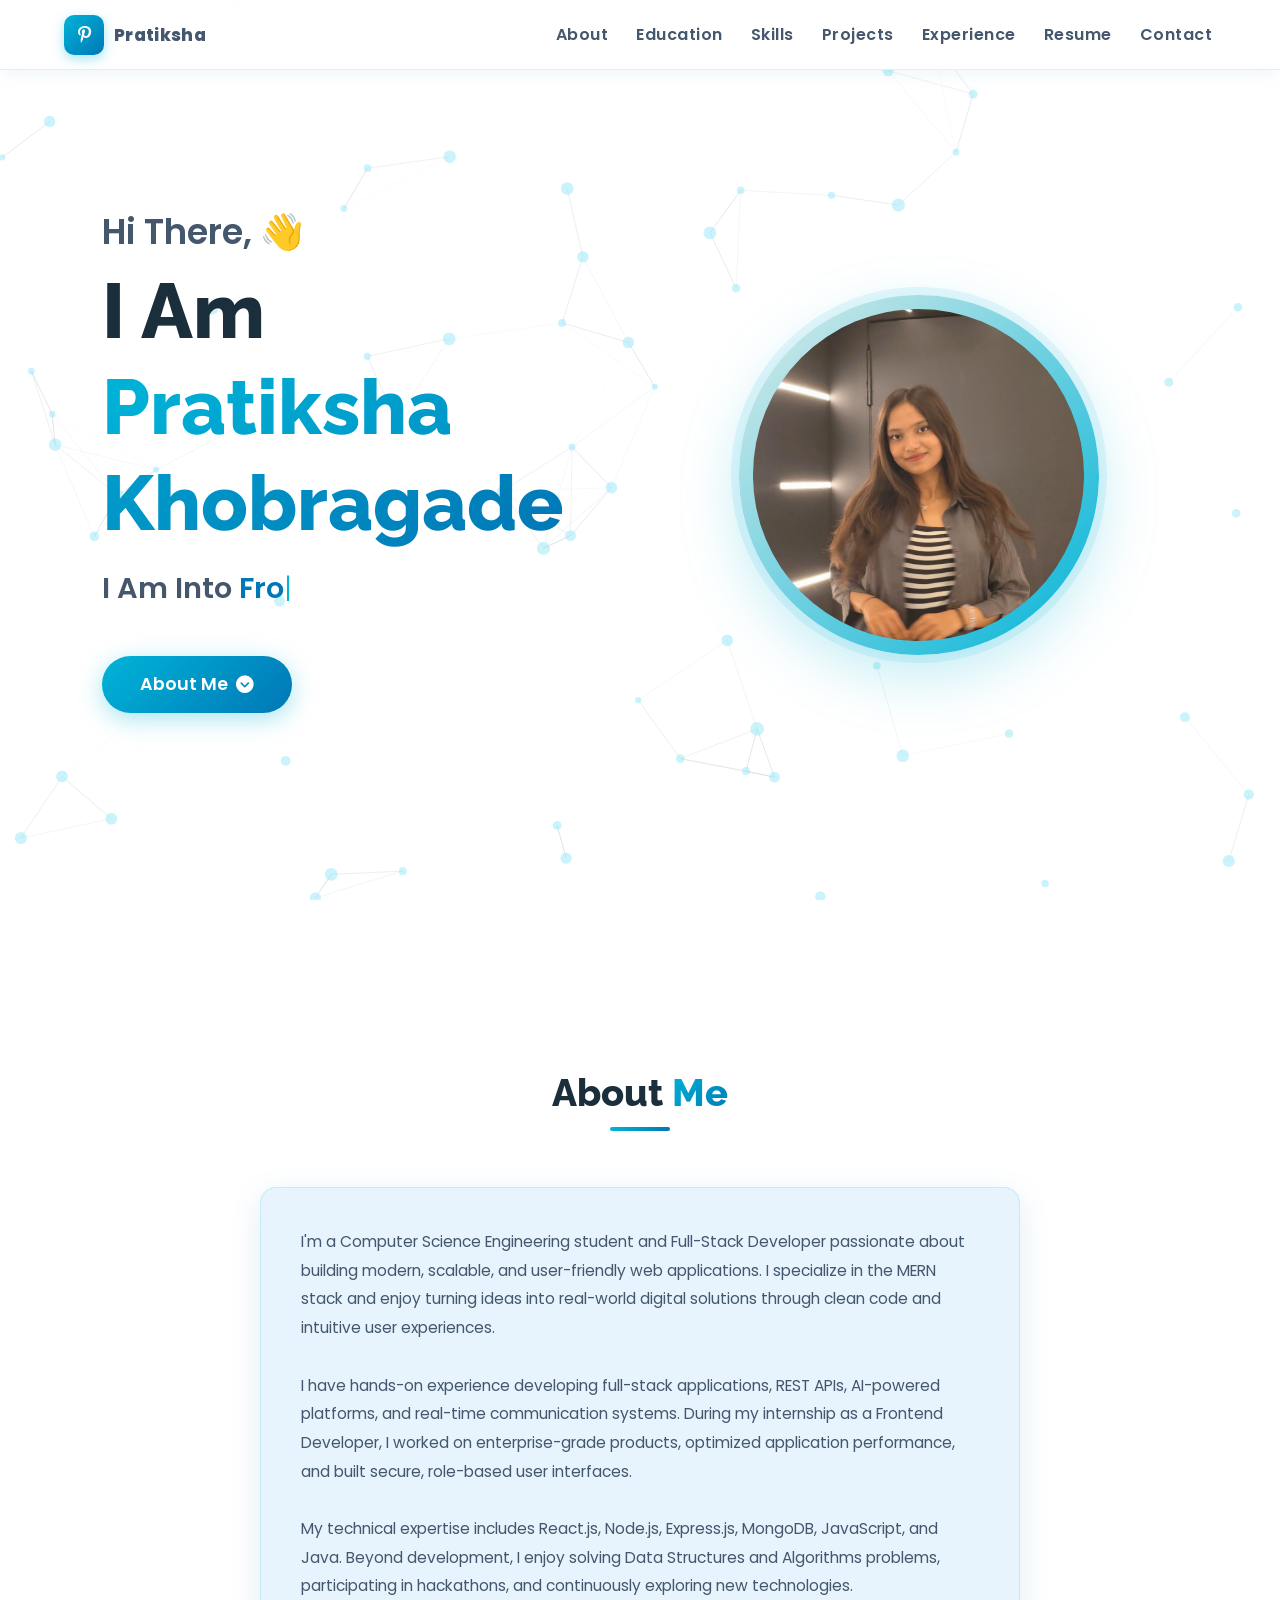
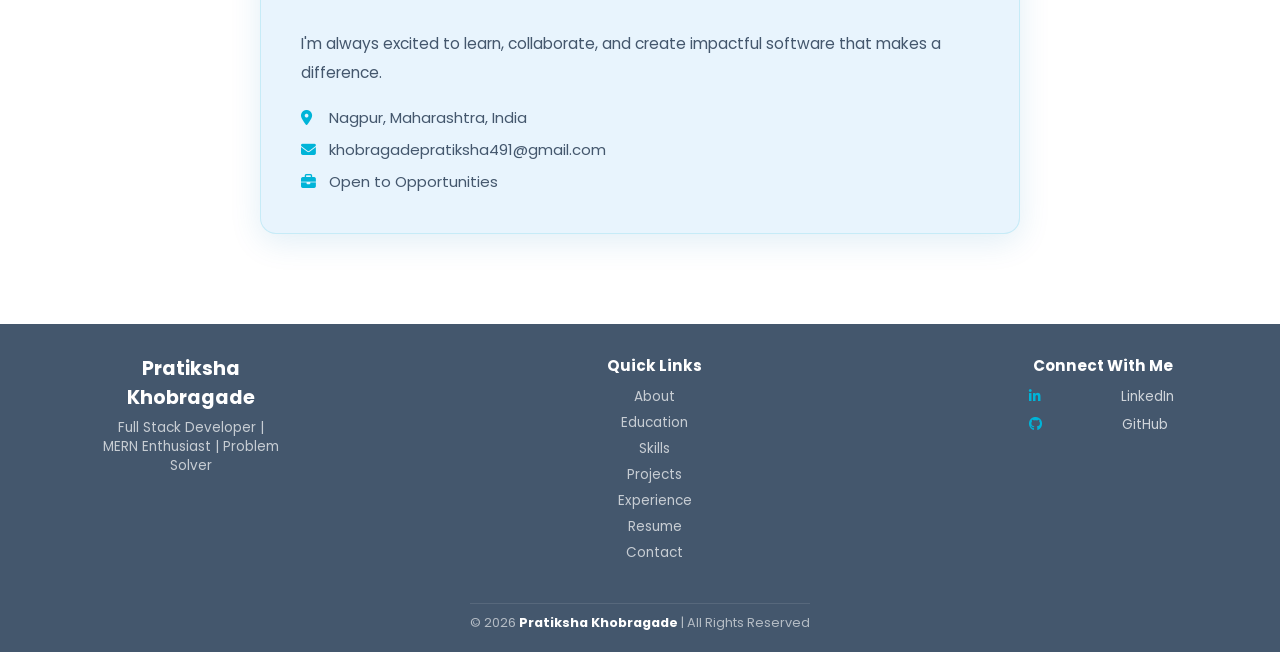
==== index.html @ 066c184f "Initial portfolio upload" ====
<!DOCTYPE html>
<html lang="en">
<head>
  <meta charset="UTF-8" />
  <meta name="viewport" content="width=device-width, initial-scale=1.0"/>
  <title>Pratiksha Khobragade | Portfolio</title>
  <link rel="stylesheet" href="style.css" />
  <!-- Font Awesome -->
  <link rel="stylesheet" href="https://cdnjs.cloudflare.com/ajax/libs/font-awesome/6.5.0/css/all.min.css"/>
  <!-- Google Fonts -->
  <link href="https://fonts.googleapis.com/css2?family=Poppins:wght@300;400;500;600;700;800&family=Raleway:wght@700;800&display=swap" rel="stylesheet"/>
</head>
<body>

  <!-- ========== NAVBAR ========== -->
  <nav class="navbar" id="navbar">
    <div class="nav-brand">
      <span class="nav-logo"><i class="fa-brands fa-pinterest-p"></i></span>
      <span class="nav-name">Pratiksha</span>
    </div>
    <ul class="nav-links" id="navLinks">
      <li><a href="#about" class="nav-link active">About</a></li>
      <a href="education.html" class="nav-link">Education</a>
      <a href="skills.html" class="nav-link">Skills</a>
     <li><a href="projects.html" class="nav-link">Projects</a></li>
     <li><a href="experience.html" class="nav-link">Experience</a></li>
     <li><a href="resume.html" class="nav-link">Resume</a></li>
     <li><a href="contact.html" class="nav-link">Contact</a></li>
    </ul>
    <div class="hamburger" id="hamburger">
      <span></span><span></span><span></span>
    </div>
  </nav>

  <!-- ========== HERO SECTION ========== -->
  <section class="hero" id="home">
    <!-- Animated dots canvas -->
    <canvas id="dotsCanvas"></canvas>

    <div class="hero-left">
      <p class="hero-greeting">Hi There, <span class="wave">👋</span></p>
      <h1 class="hero-title">
        I Am <span class="highlight">Pratiksha Khobragade</span>
      </h1>
      <p class="hero-typewriter">
        I Am Into <span id="typewriter" class="typed-text"></span><span class="cursor">|</span>
      </p>
      <a href="#about" class="btn-primary">About Me <i class="fa-solid fa-circle-chevron-down"></i></a>

      <div class="social-icons">
        <!-- <a href="#" class="social-icon" title="LinkedIn"><i class="fa-brands fa-linkedin-in"></i></a>
        <a href="#" class="social-icon" title="GitHub"><i class="fa-brands fa-github"></i></a>
        <a href="#" class="social-icon" title="Twitter"><i class="fa-brands fa-x-twitter"></i></a>
        <a href="#" class="social-icon" title="Telegram"><i class="fa-brands fa-telegram"></i></a>
        <a href="#" class="social-icon" title="Instagram"><i class="fa-brands fa-instagram"></i></a> -->
      </div>
    </div>

    <div class="hero-right">
      <div class="profile-ring">
        <img src="photo.jpeg" alt="Pratiksha Khobragade" class="profile-photo" id="profilePhoto"/>
        <!-- Fallback avatar if no photo uploaded -->
        <div class="profile-fallback" id="profileFallback">
          <i class="fa-solid fa-user"></i>
        </div>
      </div>
    </div>
  </section>

  <!-- ========== ABOUT ========== -->
  <section class="section" id="about">
    <div class="section-header">
      <h2>About <span class="highlight">Me</span></h2>
      <div class="underline-bar"></div>
    </div>
    <div class="about-content">
      <div class="about-text fade-in">
        <p>I'm a Computer Science Engineering student and Full-Stack Developer passionate about building modern, scalable, and user-friendly web applications. I specialize in the MERN stack and enjoy turning ideas into real-world digital solutions through clean code and intuitive user experiences.<br>
          <br>

I have hands-on experience developing full-stack applications, REST APIs, AI-powered platforms, and real-time communication systems. During my internship as a Frontend Developer, I worked on enterprise-grade products, optimized application performance, and built secure, role-based user interfaces.<br>
<br>

My technical expertise includes React.js, Node.js, Express.js, MongoDB, JavaScript, and Java. Beyond development, I enjoy solving Data Structures and Algorithms problems, participating in hackathons, and continuously exploring new technologies.<br>

<br>

I'm always excited to learn, collaborate, and create impactful software that makes a difference.</p>
        <ul class="about-details">
          <li><i class="fa-solid fa-location-dot"></i> Nagpur, Maharashtra, India</li>
          <li><i class="fa-solid fa-envelope"></i> khobragadepratiksha491@gmail.com</li>
          <li><i class="fa-solid fa-briefcase"></i> Open to Opportunities</li>
        </ul>
      </div>
    </div>
  </section>

  <!-- ========== FOOTER ========== -->
<footer class="footer">

  <div class="footer-container">

    <!-- Brand -->
    <div class="footer-brand">
      <h3>Pratiksha <span>Khobragade</span></h3>
      <p>Full Stack Developer | MERN Enthusiast | Problem Solver</p>
    </div>

    <!-- Navigation Links -->
    <div class="footer-links-section">
      <h4>Quick Links</h4>
      <a href="index.html">About</a>
      <a href="education.html">Education</a>
      <a href="skills.html">Skills</a>
      <a href="projects.html">Projects</a>
      <a href="experience.html">Experience</a>
      <a href="resume.html">Resume</a>
      <a href="contact.html">Contact</a>
    </div>

    <!-- Social Links -->
    <div class="footer-social">
      <h4>Connect With Me</h4>

      <a href="https://www.linkedin.com/in/pratiksha-khobragade-9041bb303"
         target="_blank">
        <i class="fa-brands fa-linkedin-in"></i> LinkedIn
      </a>

      <a href="https://github.com/pratiksha-khobragade"
         target="_blank">
        <i class="fa-brands fa-github"></i> GitHub
      </a>
    </div>

  </div>

  <!-- Bottom Bar -->
  <div class="footer-bottom">
    <p>
      © 2026 <strong>Pratiksha Khobragade</strong> | All Rights Reserved
    </p>
  </div>

</footer>

  <script src="script.js"></script>
</body>
</html>
---- style.css ----
/* ===========================
   ROOT & RESET
=========================== */
*, *::before, *::after {
  margin: 0;
  padding: 0;
  box-sizing: border-box;
}

.section-alt {
  background: var(--light-bg);
  min-height: 100vh;
  width: 100%;
}

#education {
  padding-top: 160px;
}

:root {
  --white:      #ffffff;
  --cyan:       #00B4D8;
  --deep-blue:  #0077B6;
  --mint:       #DCECE9;
  --slate:      #44576D;
  --light-bg:   #f0f8ff;
  --card-bg:    #e8f4fd;
  --text-dark:  #1a2e3b;
  --text-mid:   #44576D;
  --text-light: #6b8fa8;
  --shadow:     0 8px 32px rgba(0, 119, 182, 0.12);
  --shadow-hover: 0 16px 48px rgba(0, 119, 182, 0.22);
  --radius:     16px;
  --nav-h:      70px;
}

html {
  scroll-behavior: smooth;
  font-size: 16px;
  height: 100%;
}

body {
  font-family: 'Poppins', sans-serif;
  background: var(--white);
  color: var(--text-dark);
  overflow-x: hidden;
   min-height: 100vh;
}

/* ===========================
   NAVBAR
=========================== */
.navbar {
  position: fixed;
  top: 0; left: 0; right: 0;
  height: var(--nav-h);
  background: rgba(255, 255, 255, 0.92);
  backdrop-filter: blur(12px);
  -webkit-backdrop-filter: blur(12px);
  display: flex;
  align-items: center;
  justify-content: space-between;
  padding: 0 5%;
  z-index: 1000;
  border-bottom: 1.5px solid rgba(0, 180, 216, 0.15);
  box-shadow: 0 2px 20px rgba(0, 119, 182, 0.08);
  transition: box-shadow 0.3s;
}

.navbar.scrolled {
  box-shadow: 0 4px 30px rgba(0, 119, 182, 0.15);
}

/* Brand */
.nav-brand {
  display: flex;
  align-items: center;
  gap: 10px;
  text-decoration: none;
}

.nav-logo {
  width: 40px;
  height: 40px;
  background: linear-gradient(135deg, var(--cyan), var(--deep-blue));
  border-radius: 10px;
  display: flex;
  align-items: center;
  justify-content: center;
  font-size: 1.1rem;
  color: var(--white);
  box-shadow: 0 4px 12px rgba(0, 180, 216, 0.35);
}

.nav-name {
   font-family:  'Poppins', sans-serif;
  font-size: 1.05rem;
  font-weight: 800;
  color: var(--slate);
  white-space: nowrap;
  letter-spacing: 0.02em;
}

/* Nav links */
.nav-links {
  list-style: none;
  display: flex;
  align-items: center;
  gap: 20px;
}

.nav-link {
  text-decoration: none;
  color: var(--text-mid);

  font-family:  'Poppins', sans-serif;
  font-size: 1rem;
  font-weight: 600;

  letter-spacing: 0.5px;

  padding: 6px 4px;
  position: relative;
  transition: color 0.3s;
}

/* Underline animation */
.nav-link::after {
  content: '';
  position: absolute;
  bottom: 0; left: 0;
  width: 0;
  height: 2px;
  background: linear-gradient(90deg, var(--cyan), var(--deep-blue));
  border-radius: 2px;
  transition: width 0.35s cubic-bezier(0.4, 0, 0.2, 1);
}

.nav-link:hover {
  color: var(--deep-blue);
}

.nav-link:hover::after,
.nav-link.active::after {
  width: 100%;
}

.nav-link.active {
  color: var(--deep-blue);
  font-weight: 600;
}

/* Hamburger */
.hamburger {
  display: none;
  flex-direction: column;
  gap: 5px;
  cursor: pointer;
  padding: 4px;
}

.hamburger span {
  display: block;
  width: 24px;
  height: 2.5px;
  background: var(--slate);
  border-radius: 4px;
  transition: all 0.3s;
}

/* ===========================
   HERO
=========================== */
.hero {
  min-height: 100vh;
  display: flex;
  align-items: center;
  justify-content: space-between;
  padding: calc(var(--nav-h) + 40px) 8% 60px;
  background: var(--white);
  position: relative;
  overflow: hidden;
  gap: 40px;
}

#dotsCanvas {
  position: absolute;
  inset: 0;
  width: 100%;
  height: 100%;
  pointer-events: none;
  opacity: 0.45;
}

.hero-left {
  flex: 1;
  max-width: 560px;
  position: relative;
  z-index: 2;
}

.hero-greeting {
  font-size: 2.2rem;
  font-weight: 600;
  color: var(--slate);
  margin-bottom: 8px;
  opacity: 0;
  animation: slideUp 0.7s ease forwards 0.3s;
}

.wave {
  display: inline-block;
  animation: waveHand 1.8s infinite;
  transform-origin: 70% 70%;
}

@keyframes waveHand {
  0%, 60%, 100% { transform: rotate(0deg); }
  10%, 30%      { transform: rotate(14deg); }
  20%           { transform: rotate(-8deg); }
  40%           { transform: rotate(10deg); }
  50%           { transform: rotate(-4deg); }
}

.hero-title {
  font-family: 'Raleway', sans-serif;
  font-size: clamp(3rem, 6vw, 5.5rem);
  font-weight: 800;
  color: var(--text-dark);
  line-height: 1.25;
  margin-bottom: 16px;
  opacity: 0;
  animation: slideUp 0.7s ease forwards 0.55s;
}

.highlight {
  background: linear-gradient(135deg, var(--cyan), var(--deep-blue));
  -webkit-background-clip: text;
  -webkit-text-fill-color: transparent;
  background-clip: text;
}

.hero-typewriter {
   font-size: 1.8rem;
  font-weight: 600;
  color: var(--text-mid);
  margin-bottom: 36px;
  min-height: 1.8em;
  opacity: 0;
  animation: slideUp 0.7s ease forwards 0.8s;
}

.typed-text {
  color: var(--deep-blue);
  font-weight: 600;
}

.cursor {
  display: inline-block;
  color: var(--cyan);
  font-weight: 300;
  animation: blink 0.8s step-end infinite;
}

@keyframes blink {
  0%, 100% { opacity: 1; }
  50%       { opacity: 0; }
}

/* Button */
.btn-primary {
  display: inline-flex;
  align-items: center;
  gap: 8px;
  background: linear-gradient(135deg, var(--cyan), var(--deep-blue));
  color: var(--white);
  padding: 16px 38px;
  border-radius: 50px;
  font-weight: 600;
  font-size: 1.1rem;
  text-decoration: none;
  border: none;
  cursor: pointer;
  box-shadow: 0 6px 24px rgba(0, 180, 216, 0.35);
  transition: transform 0.25s, box-shadow 0.25s;
  opacity: 0;
  animation: slideUp 0.7s ease forwards 1s;
}

.btn-primary:hover {
  transform: translateY(-3px);
  box-shadow: 0 10px 32px rgba(0, 119, 182, 0.45);
}

.hero-left {
  line-height: 1.4;
}

/* Social icons */
.social-icons {
  display: flex;
  gap: 14px;
  margin-top: 30px;
  opacity: 0;
  animation: slideUp 0.7s ease forwards 1.2s;
}

.social-icon {
  width: 42px;
  height: 42px;
  border-radius: 50%;
  background: var(--card-bg);
  border: 1.5px solid rgba(0, 180, 216, 0.25);
  display: flex;
  align-items: center;
  justify-content: center;
  color: var(--deep-blue);
  font-size: 0.95rem;
  text-decoration: none;
  transition: all 0.3s;
}

.social-icon:hover {
  background: linear-gradient(135deg, var(--cyan), var(--deep-blue));
  color: var(--white);
  border-color: transparent;
  transform: translateY(-4px);
  box-shadow: 0 8px 20px rgba(0, 180, 216, 0.35);
}

/* Hero right - profile */
.hero-right {
  flex: 1;
  display: flex;
  justify-content: center;
  align-items: center;
  position: relative;
  z-index: 2;
  opacity: 0;
  animation: fadeIn 0.9s ease forwards 0.6s;
}

.profile-ring {
  width: clamp(240px, 30vw, 360px);
  height: clamp(240px, 30vw, 360px);
  border-radius: 50%;
  background: linear-gradient(135deg, var(--mint), var(--cyan));
  display: flex;
  align-items: center;
  justify-content: center;
  box-shadow: 0 20px 60px rgba(0, 180, 216, 0.25), 0 0 0 8px rgba(0, 180, 216, 0.1);
  animation: floatAnim 4s ease-in-out infinite;
  position: relative;
}

@keyframes floatAnim {
  0%, 100% { transform: translateY(0px); }
  50%       { transform: translateY(-16px); }
}

.profile-photo {
  width: 92%;
  height: 92%;
  border-radius: 50%;
  object-fit: cover;
  object-position: top;
  display: block;
}

/* Fallback avatar if no photo */
.profile-fallback {
  width: 92%;
  height: 92%;
  border-radius: 50%;
  background: linear-gradient(135deg, #e8f4fd, var(--mint));
  display: none;
  align-items: center;
  justify-content: center;
  font-size: clamp(4rem, 10vw, 8rem);
  color: var(--cyan);
}

/* ===========================
   SECTIONS
=========================== */
.section {
  padding: 90px 8%;
  background: var(--white);
}

.section-alt {
  background: var(--light-bg);
}

.section-header {
  text-align: center;
  margin-bottom: 56px;
}

.section-header h2 {
  font-family: 'Raleway', sans-serif;
  font-size: clamp(1.8rem, 3vw, 2.4rem);
  font-weight: 800;
  color: var(--text-dark);
}

.underline-bar {
  width: 60px;
  height: 4px;
  background: linear-gradient(90deg, var(--cyan), var(--deep-blue));
  border-radius: 4px;
  margin: 12px auto 0;
}

/* ===========================
   ABOUT
=========================== */
.about-content {
  max-width: 760px;
  margin: 0 auto;
}

.about-text {
  background: var(--card-bg);
  border-radius: var(--radius);
  padding: 40px;
  border: 1px solid rgba(0, 180, 216, 0.15);
  box-shadow: var(--shadow);
}

.about-text p {
  color: var(--text-mid);
  line-height: 1.85;
  margin-bottom: 16px;
  font-size: 0.97rem;
}

.about-details {
  list-style: none;
  margin-top: 20px;
  display: flex;
  flex-direction: column;
  gap: 10px;
}

.about-details li {
  display: flex;
  align-items: center;
  gap: 10px;
  color: var(--text-mid);
  font-size: 0.93rem;
}

.about-details li i {
  color: var(--cyan);
  width: 18px;
}

/* ===========================
   TIMELINE (Education & Experience)
=========================== */
.timeline {
  max-width: 780px;
  margin: 0 auto;
  position: relative;
  padding-left: 36px;
}

.timeline::before {
  content: '';
  position: absolute;
  left: 10px;
  top: 8px;
  bottom: 8px;
  width: 2px;
  background: linear-gradient(180deg, var(--cyan), var(--deep-blue));
  border-radius: 2px;
}

.timeline-item {
  position: relative;
  margin-bottom: 64px;
}

.timeline-dot {
  position: absolute;
  left: -30px;
  top: 25px;
  width: 14px;
  height: 14px;
  border-radius: 50%;
  background: linear-gradient(135deg, var(--cyan), var(--deep-blue));
  box-shadow: 0 0 0 4px rgba(0, 180, 216, 0.2);
}

.timeline-card {
  background: var(--white);
  border-radius: var(--radius);
  padding: 24px 28px;
  box-shadow: var(--shadow);
  border: 1px solid rgba(0, 180, 216, 0.12);
  transition: transform 0.3s, box-shadow 0.3s;
}

.timeline-card:hover {
  transform: translateX(6px);
  box-shadow: var(--shadow-hover);
}

.timeline-year {
  font-size: 0.8rem;
  font-weight: 600;
  color: var(--cyan);
  text-transform: uppercase;
  letter-spacing: 0.06em;
  background: rgba(0, 180, 216, 0.1);
  padding: 3px 10px;
  border-radius: 20px;
  display: inline-block;
  margin-bottom: 8px;
}

.timeline-card h3 {
  font-size: 1.05rem;
  font-weight: 700;
  color: var(--text-dark);
  margin-bottom: 4px;
}

.timeline-card p {
  font-size: 0.88rem;
  color: var(--text-light);
}

/* ===========================
   SKILLS
=========================== */
/* SECTION TITLE GAP FIX */
.section-header {
  margin-bottom: 70px;
}

/* CATEGORY TITLE */
.skill-category-title {
  font-size: 1.4rem;
  font-weight: 700;
  color: var(--text-dark);

  /* KEY FIX: align with grid container */
  max-width: 1050px;
  margin: 100px auto 10px auto;

  /* align text to start of grid */
  text-align: left;
}

/* underline under category title */
.skill-category-title::after {
  content: '';
  width: 60px;
  height: 3px;
  background: linear-gradient(90deg, var(--cyan), var(--deep-blue));
  display: block;

  /* align underline with text start (not centered) */
  margin: 8px 0 0 0;
  border-radius: 10px;
}

/* GRID CONTAINER */
.skills-grid {
  display: grid;
  grid-template-columns: repeat(6, 1fr);
  gap: 18px;
  max-width: 1050px;
  margin: 0 auto 45px;  /* spacing BETWEEN categories */
  justify-items: center;
  align-items: start;

  padding: 0 10px;
}

/* SKILL CARD */
.skill-card {
  width: 100%;
  max-width: 140px;
  background: var(--card-bg);
  border: 1.5px solid rgba(0, 180, 216, 0.18);
  border-radius: var(--radius);
  padding: 22px 14px;

  display: flex;
  flex-direction: column;
  align-items: center;
  justify-content: center;
  gap: 10px;

  text-align: center;
  transition: all 0.3s ease;
}

/* ICON */
.skill-card i {
  font-size: 2rem;
  color: var(--deep-blue);
}

/* TEXT */
.skill-card span {
  font-size: 0.85rem;
  font-weight: 600;
  color: var(--text-mid);
}

/* HOVER */
.skill-card:hover {
  background: linear-gradient(135deg, var(--cyan), var(--deep-blue));
  border-color: transparent;
  transform: translateY(-6px);
  box-shadow: var(--shadow-hover);
}

.skill-card:hover i,
.skill-card:hover span {
  color: var(--white);
}

/* FORCE PROPER CATEGORY BLOCK SEPARATION */
.skill-category-title + .skills-grid {
  margin-top: 10px;
}

/* RESPONSIVE */
@media (max-width: 1000px) {
  .skills-grid {
    grid-template-columns: repeat(4, 1fr);
  }
}

@media (max-width: 700px) {
  .skills-grid {
    grid-template-columns: repeat(2, 1fr);
  }
}
/* ===========================
   PROJECTS
=========================== */
.projects-grid {
  display: grid;
  grid-template-columns: repeat(auto-fill, minmax(280px, 1fr));
  gap: 60px;
  max-width: 1000px;
  margin: 0 auto;
}

.project-card {
  background: var(--white);
  border: 1.5px solid rgba(0, 180, 216, 0.15);
  border-radius: var(--radius);
  padding: 40px 30px;
  box-shadow: var(--shadow);
  transition: all 0.35s;
  display: flex;
  flex-direction: column;
  gap: 35px;
}

.project-card:hover {
  transform: translateY(-8px);
  box-shadow: var(--shadow-hover);
  border-color: var(--cyan);
}

.project-icon {
  width: 52px;
  height: 52px;
  border-radius: 14px;
  background: linear-gradient(135deg, rgba(0,180,216,0.15), rgba(0,119,182,0.15));
  display: flex;
  align-items: center;
  justify-content: center;
  font-size: 1.4rem;
  color: var(--deep-blue);
}

.project-card h3 {
  font-size: 1.05rem;
  font-weight: 700;
  color: var(--text-dark);
}

.project-card p {
  font-size: 0.88rem;
  color: var(--text-light);
  line-height: 1.7;
  flex: 1;
}

.project-tags {
  display: flex;
  gap: 8px;
  flex-wrap: wrap;
}

.project-tags span {
  background: rgba(0, 180, 216, 0.12);
  color: var(--deep-blue);
  font-size: 0.75rem;
  font-weight: 600;
  padding: 3px 10px;
  border-radius: 20px;
}

.project-link {
  display: inline-flex;
  align-items: center;
  gap: 6px;
  color: var(--cyan);
  font-size: 0.88rem;
  font-weight: 600;
  text-decoration: none;
  margin-top: 4px;
  transition: gap 0.25s, color 0.25s;
}

.project-link:hover {
  color: var(--deep-blue);
  gap: 10px;
}

.section-header {
  text-align: center;
  margin-bottom: 56px;
  padding-top: 80px; 
}

/* ===========================
   RESUME
=========================== */
.resume-box {
  text-align: center;
  max-width: 500px;
  margin: 0 auto;
  background: var(--white);
  border-radius: var(--radius);
  padding: 56px 40px;
  box-shadow: var(--shadow);
  border: 1.5px solid rgba(0, 180, 216, 0.15);
}

.resume-icon {
  font-size: 3.5rem;
  color: var(--cyan);
  margin-bottom: 16px;
  display: block;
}

.resume-box p {
  color: var(--text-mid);
  font-size: 0.95rem;
  margin-bottom: 28px;
  line-height: 1.7;
}

.resume-box .btn-primary {
  opacity: 1;
  animation: none;
}

/* ===========================
   CONTACT
=========================== */
.contact-grid {
  display: grid;
  grid-template-columns: 1fr 1.4fr;
  gap: 40px;
  max-width: 900px;
  margin: 0 auto;
  align-items: start;
}

.contact-info {
  display: flex;
  flex-direction: column;
  gap: 24px;
}

.contact-item {
  display: flex;
  align-items: flex-start;
  gap: 16px;
  background: var(--card-bg);
  border-radius: 14px;
  padding: 20px;
  border: 1px solid rgba(0,180,216,0.12);
  transition: transform 0.3s, box-shadow 0.3s;
}

.contact-item:hover {
  transform: translateX(6px);
  box-shadow: var(--shadow);
}

.contact-item > i {
  width: 42px;
  height: 42px;
  background: linear-gradient(135deg, var(--cyan), var(--deep-blue));
  border-radius: 10px;
  display: flex;
  align-items: center;
  justify-content: center;
  color: var(--white);
  font-size: 1rem;
  flex-shrink: 0;
}

.contact-item strong {
  display: block;
  color: var(--text-dark);
  font-size: 0.9rem;
  margin-bottom: 2px;
}

.contact-item p {
  color: var(--text-light);
  font-size: 0.85rem;
}

/* Form */
.contact-form {
  display: flex;
  flex-direction: column;
  gap: 16px;
}

.contact-form input,
.contact-form textarea {
  width: 100%;
  padding: 14px 18px;
  border: 1.5px solid rgba(0, 180, 216, 0.2);
  border-radius: 12px;
  font-family: 'Poppins', sans-serif;
  font-size: 0.9rem;
  color: var(--text-dark);
  background: var(--card-bg);
  transition: border-color 0.3s, box-shadow 0.3s;
  outline: none;
  resize: none;
}

.contact-form input:focus,
.contact-form textarea:focus {
  border-color: var(--cyan);
  box-shadow: 0 0 0 4px rgba(0, 180, 216, 0.1);
  background: var(--white);
}

.contact-form .btn-primary {
  opacity: 1;
  animation: none;
  align-self: flex-start;
}

/* ===========================
   FOOTER
=========================== */
.footer {
  background: var(--slate);
  color: rgba(255,255,255,0.8);
  text-align: center;
  padding: 30px 5%;
  display: flex;
  flex-direction: column;
  align-items: center;
  gap: 14px;
  font-size: 0.88rem;
}

.footer strong {
  color: var(--white);
}

.footer-links {
  display: flex;
  gap: 24px;
}

.footer-links a {
  color: rgba(255,255,255,0.6);
  text-decoration: none;
  font-size: 0.85rem;
  transition: color 0.3s;
}

.footer-links a:hover {
  color: var(--cyan);
}

/* ===========================
   ANIMATIONS
=========================== */
@keyframes slideUp {
  from { opacity: 0; transform: translateY(28px); }
  to   { opacity: 1; transform: translateY(0); }
}

@keyframes fadeIn {
  from { opacity: 0; transform: scale(0.92); }
  to   { opacity: 1; transform: scale(1); }
}

.fade-in {
  opacity: 0;
  transform: translateY(30px);
  transition: opacity 0.65s ease, transform 0.65s ease;
}

.fade-in.visible {
  opacity: 1;
  transform: translateY(0);
}

/* Stagger children */
.timeline-item:nth-child(2) { transition-delay: 0.15s; }
.timeline-item:nth-child(3) { transition-delay: 0.3s; }
.skill-card:nth-child(2)    { transition-delay: 0.08s; }
.skill-card:nth-child(3)    { transition-delay: 0.16s; }
.skill-card:nth-child(4)    { transition-delay: 0.24s; }
.skill-card:nth-child(5)    { transition-delay: 0.32s; }
.skill-card:nth-child(6)    { transition-delay: 0.40s; }
.skill-card:nth-child(7)    { transition-delay: 0.48s; }
.skill-card:nth-child(8)    { transition-delay: 0.56s; }
.project-card:nth-child(2)  { transition-delay: 0.15s; }
.project-card:nth-child(3)  { transition-delay: 0.3s; }

/* ===========================
   RESPONSIVE
=========================== */
@media (max-width: 900px) {
  .hero {
    flex-direction: column-reverse;
    text-align: center;
    padding-top: calc(var(--nav-h) + 30px);
    padding-bottom: 50px;
  }

  .hero-left {
    align-items: center;
    display: flex;
    flex-direction: column;
  }

  .social-icons {
    justify-content: center;
  }

  .contact-grid {
    grid-template-columns: 1fr;
  }
}

@media (max-width: 700px) {
  .nav-links {
    position: fixed;
    top: var(--nav-h);
    left: 0; right: 0;
    background: rgba(255,255,255,0.97);
    backdrop-filter: blur(12px);
    flex-direction: column;
    padding: 20px 0 30px;
    gap: 8px;
    transform: translateY(-120%);
    transition: transform 0.35s ease;
    box-shadow: 0 8px 32px rgba(0,119,182,0.12);
    z-index: 999;
  }

  .nav-links.open {
    transform: translateY(0);
  }

  .hamburger {
    display: flex;
  }

  .nav-name {
    font-size: 0.85rem;
  }

  .projects-grid {
    grid-template-columns: 1fr;
  }

  .skills-grid {
    grid-template-columns: repeat(2, 1fr);
  }
}

/* ===========================
   FIXED FOOTER (COMPACT + CLEAN)
=========================== */

.footer {
  background: var(--slate);
  color: rgba(255, 255, 255, 0.85);
  margin-top: 0;              /* ❌ removes white gap */
  padding: 30px 8% 10px;      /* ✅ reduced height */
}

/* Main container */
.footer-container {
  display: grid;
  grid-template-columns: 1.2fr 1fr 1fr;
  gap: 300px;                  /* ❌ reduced congestion */
  align-items: start;
  padding-bottom: 20px;
}

/* Brand */
.footer-brand h3 {
  color: var(--white);
  font-size: 1.2rem;          /* smaller */
  margin-bottom: 6px;
}

.footer-brand p {
  font-size: 0.85rem;
  line-height: 1.4;
  color: rgba(255,255,255,0.7);
}

/* Section titles */
.footer-links-section h4,
.footer-social h4 {
  font-size: 0.95rem;
  margin-bottom: 10px;
  color: var(--white);
}

/* Links */
.footer-links-section a {
  display: block;
  color: rgba(255,255,255,0.7);
  text-decoration: none;
  font-size: 0.85rem;
  margin-bottom: 6px;
  transition: 0.3s;
}

.footer-links-section a:hover {
  color: var(--cyan);
  transform: translateX(4px);
}

/* Social */
.footer-social a {
  display: flex;
  align-items: center;
  gap: 80px;
  font-size: 0.85rem;
  margin-bottom: 8px;
  color: rgba(255,255,255,0.75);
  text-decoration: none;
}

.footer-social a i {
  color: var(--cyan);
}

/* Bottom bar (compact) */
.footer-bottom {
  text-align: center;
  padding: 10px 0;
  border-top: 1px solid rgba(255,255,255,0.1);
  font-size: 0.8rem;
  color: rgba(255,255,255,0.6);
}

/* RESPONSIVE FIX */
@media (max-width: 768px) {
  .footer-container {
    grid-template-columns: 1fr;
    text-align: left;
    gap: 18px;
  }
}
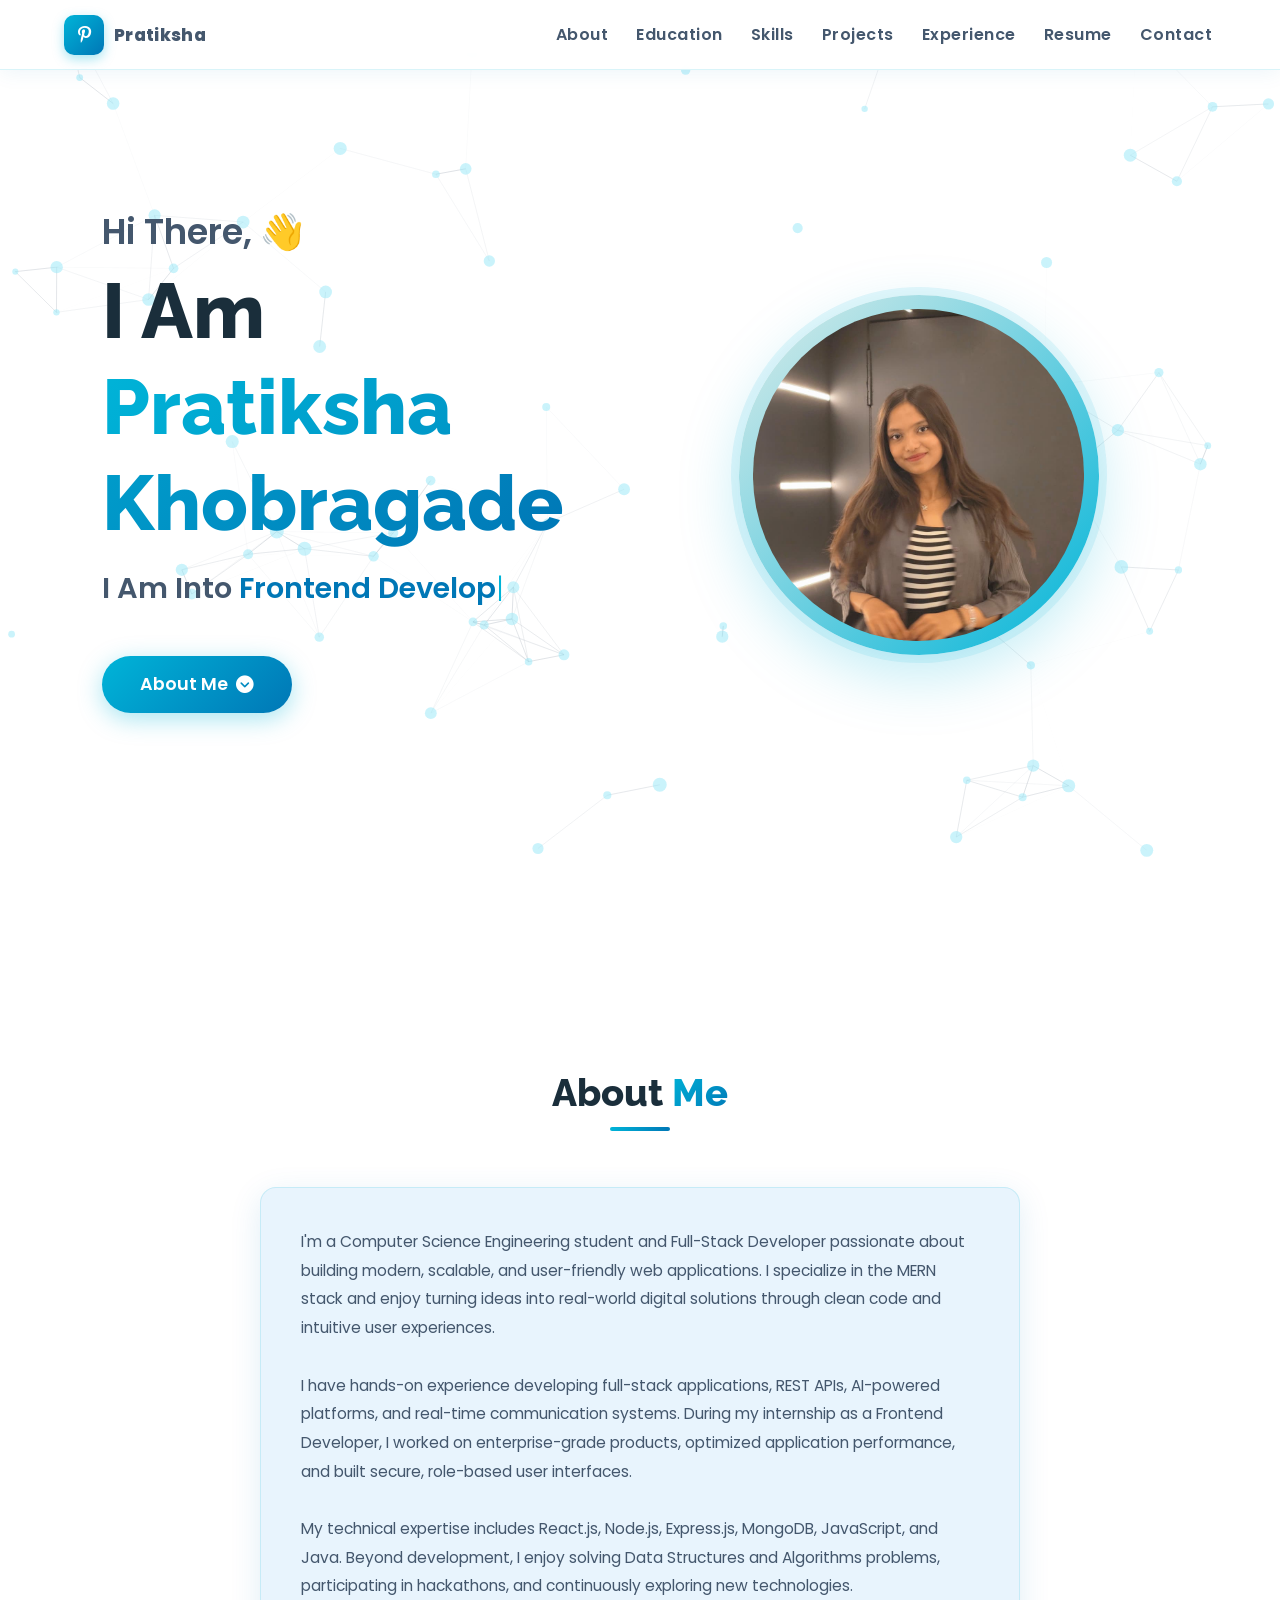
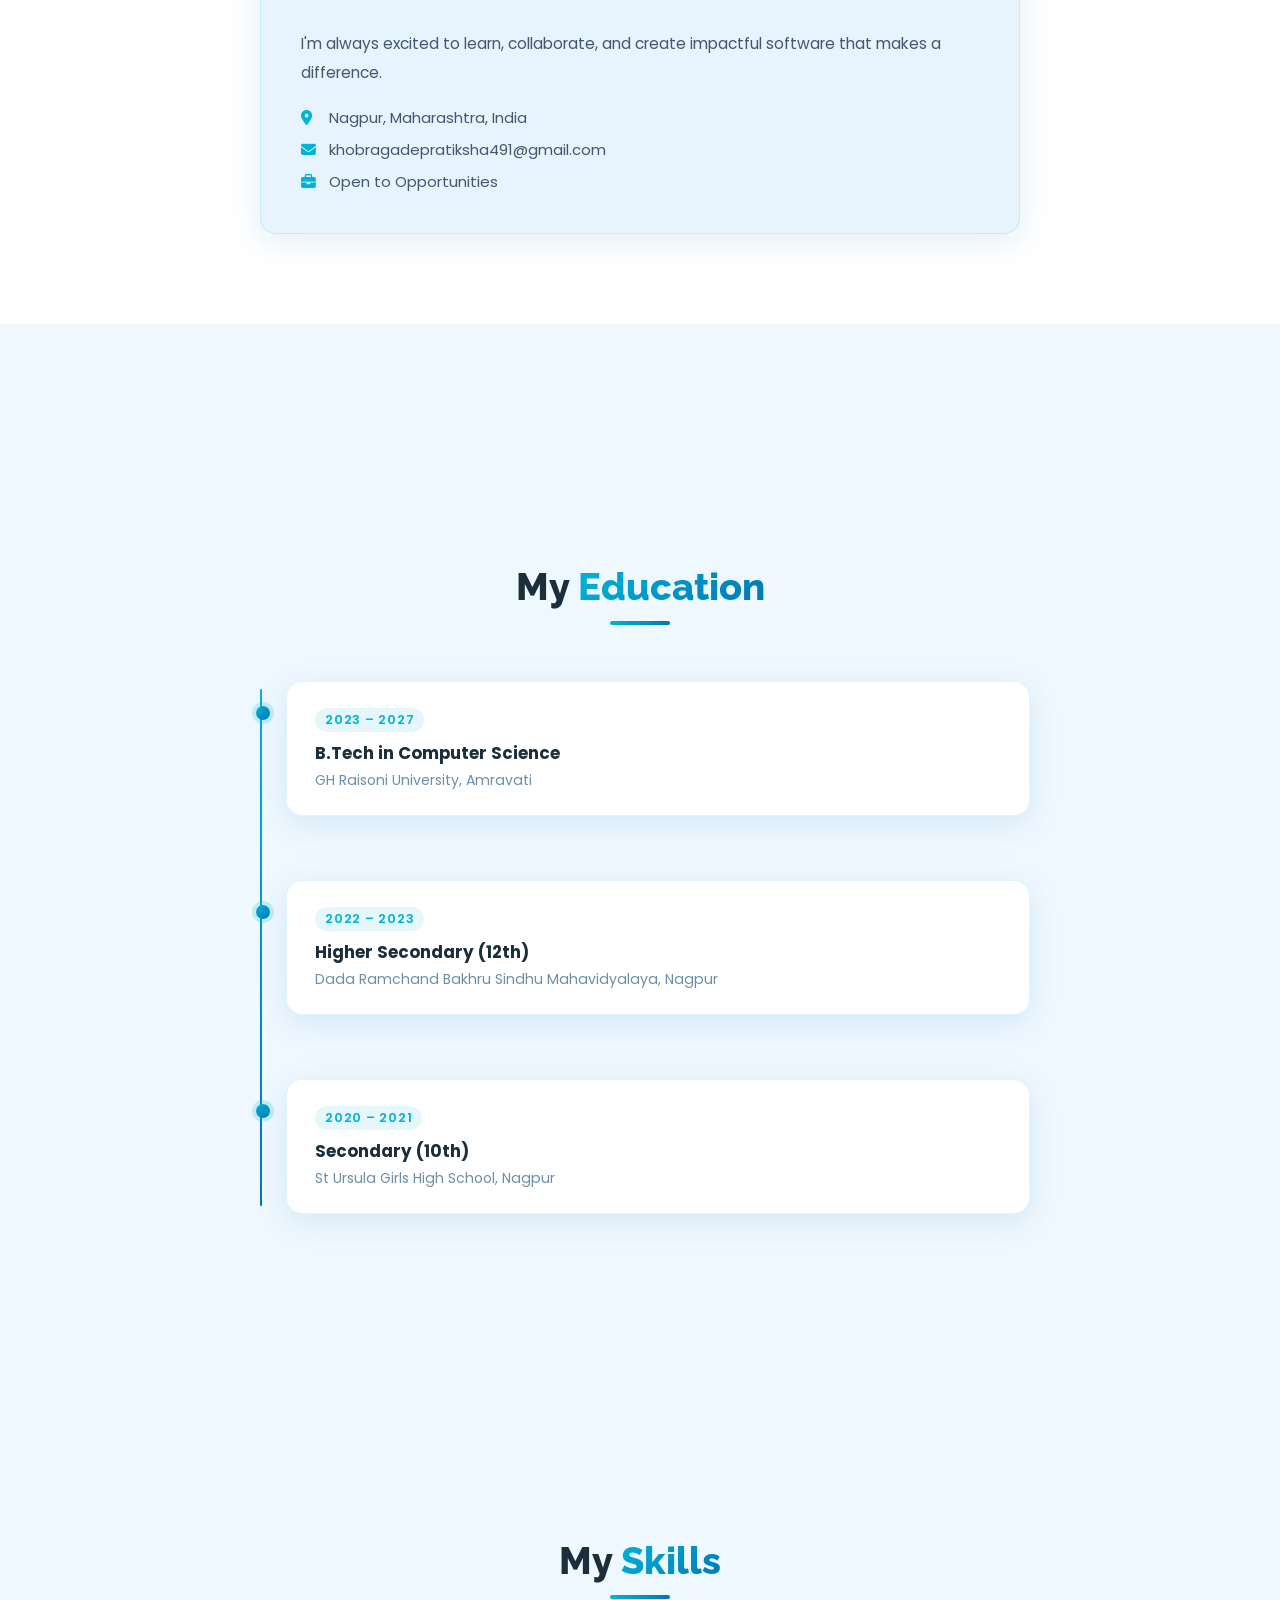
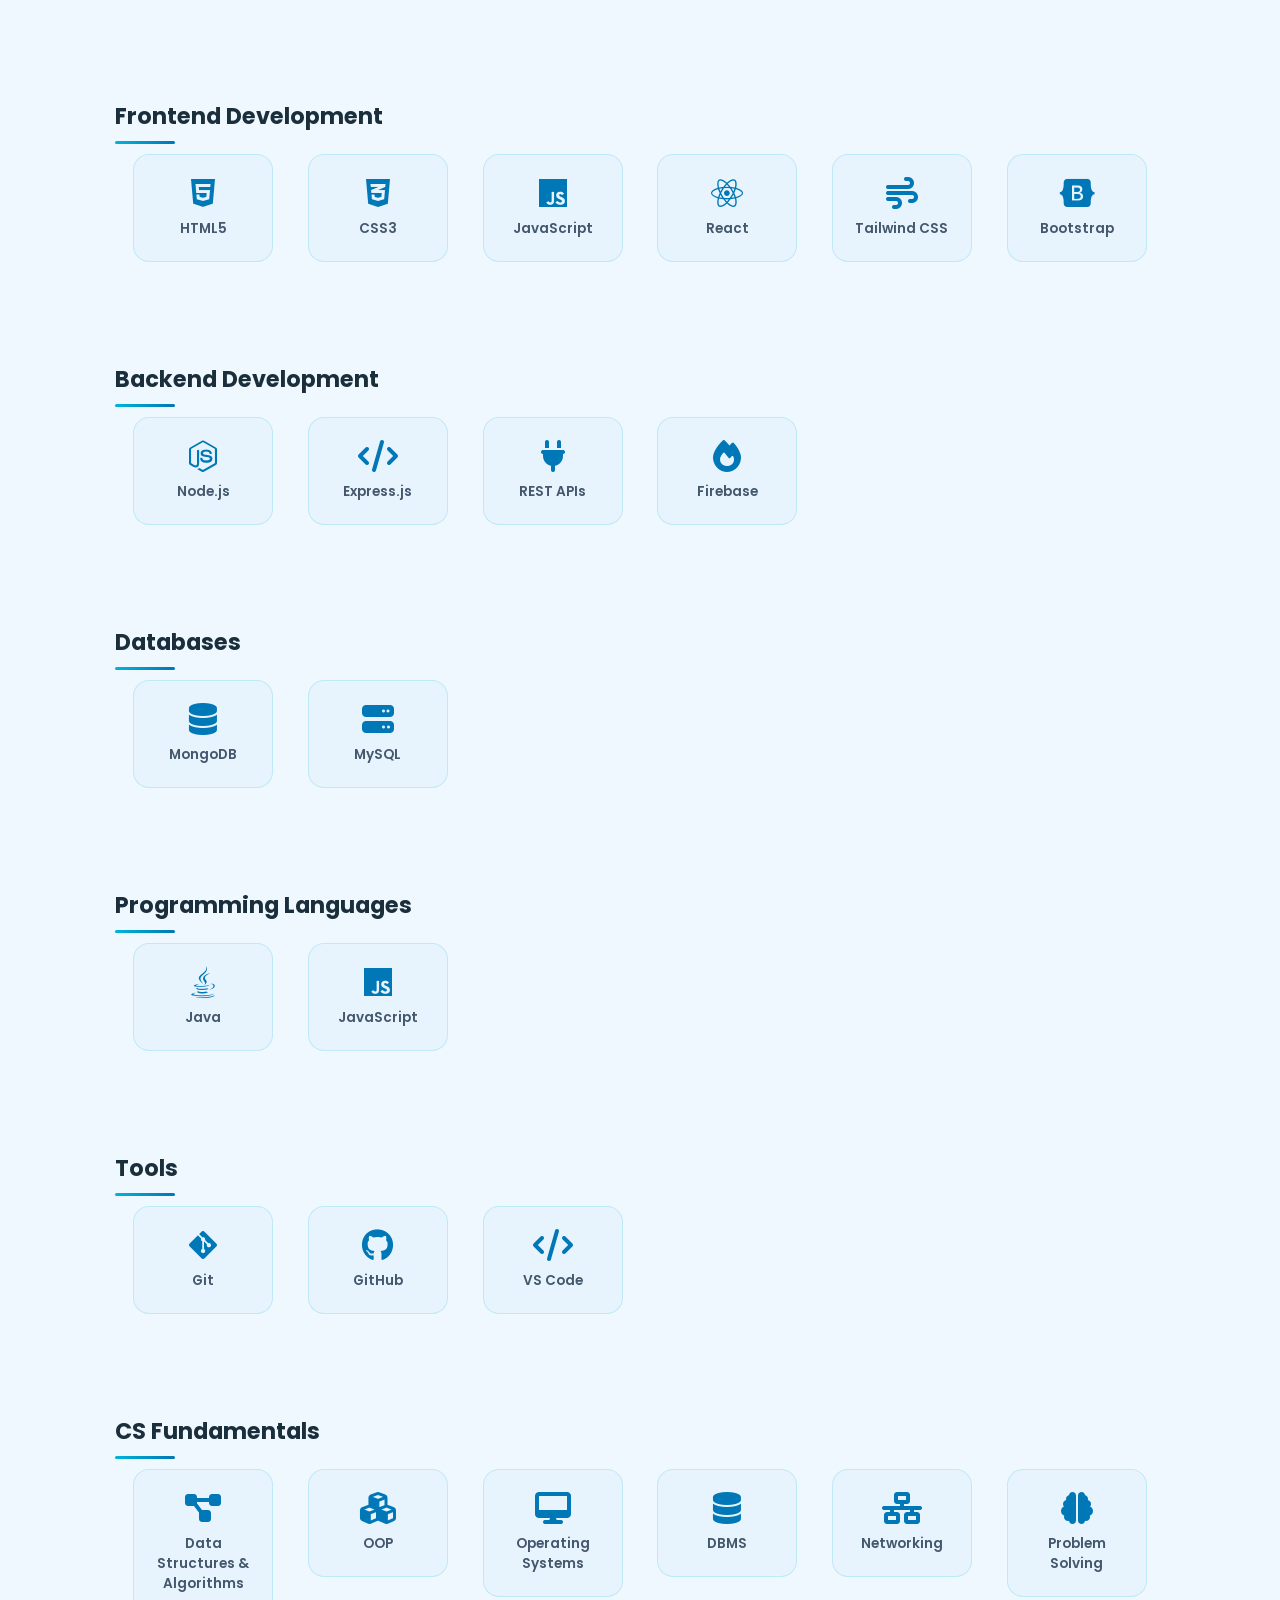
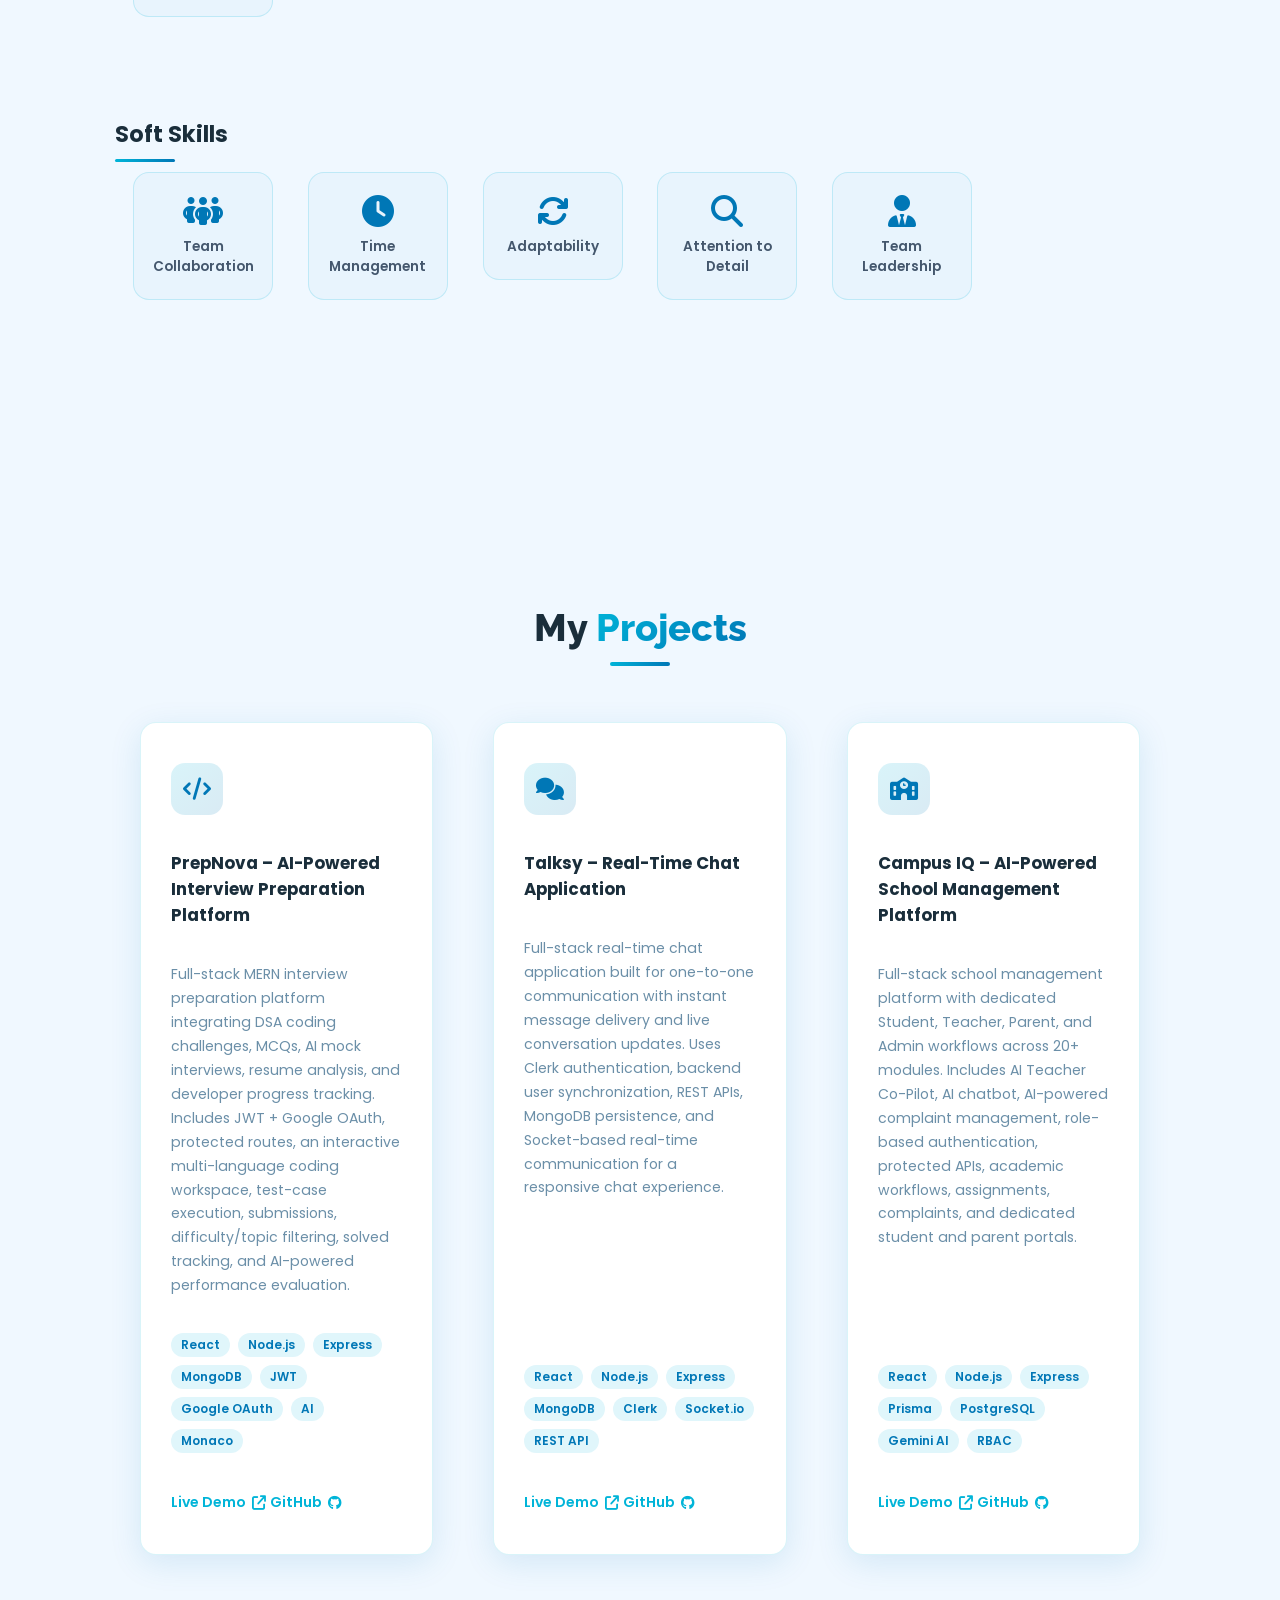
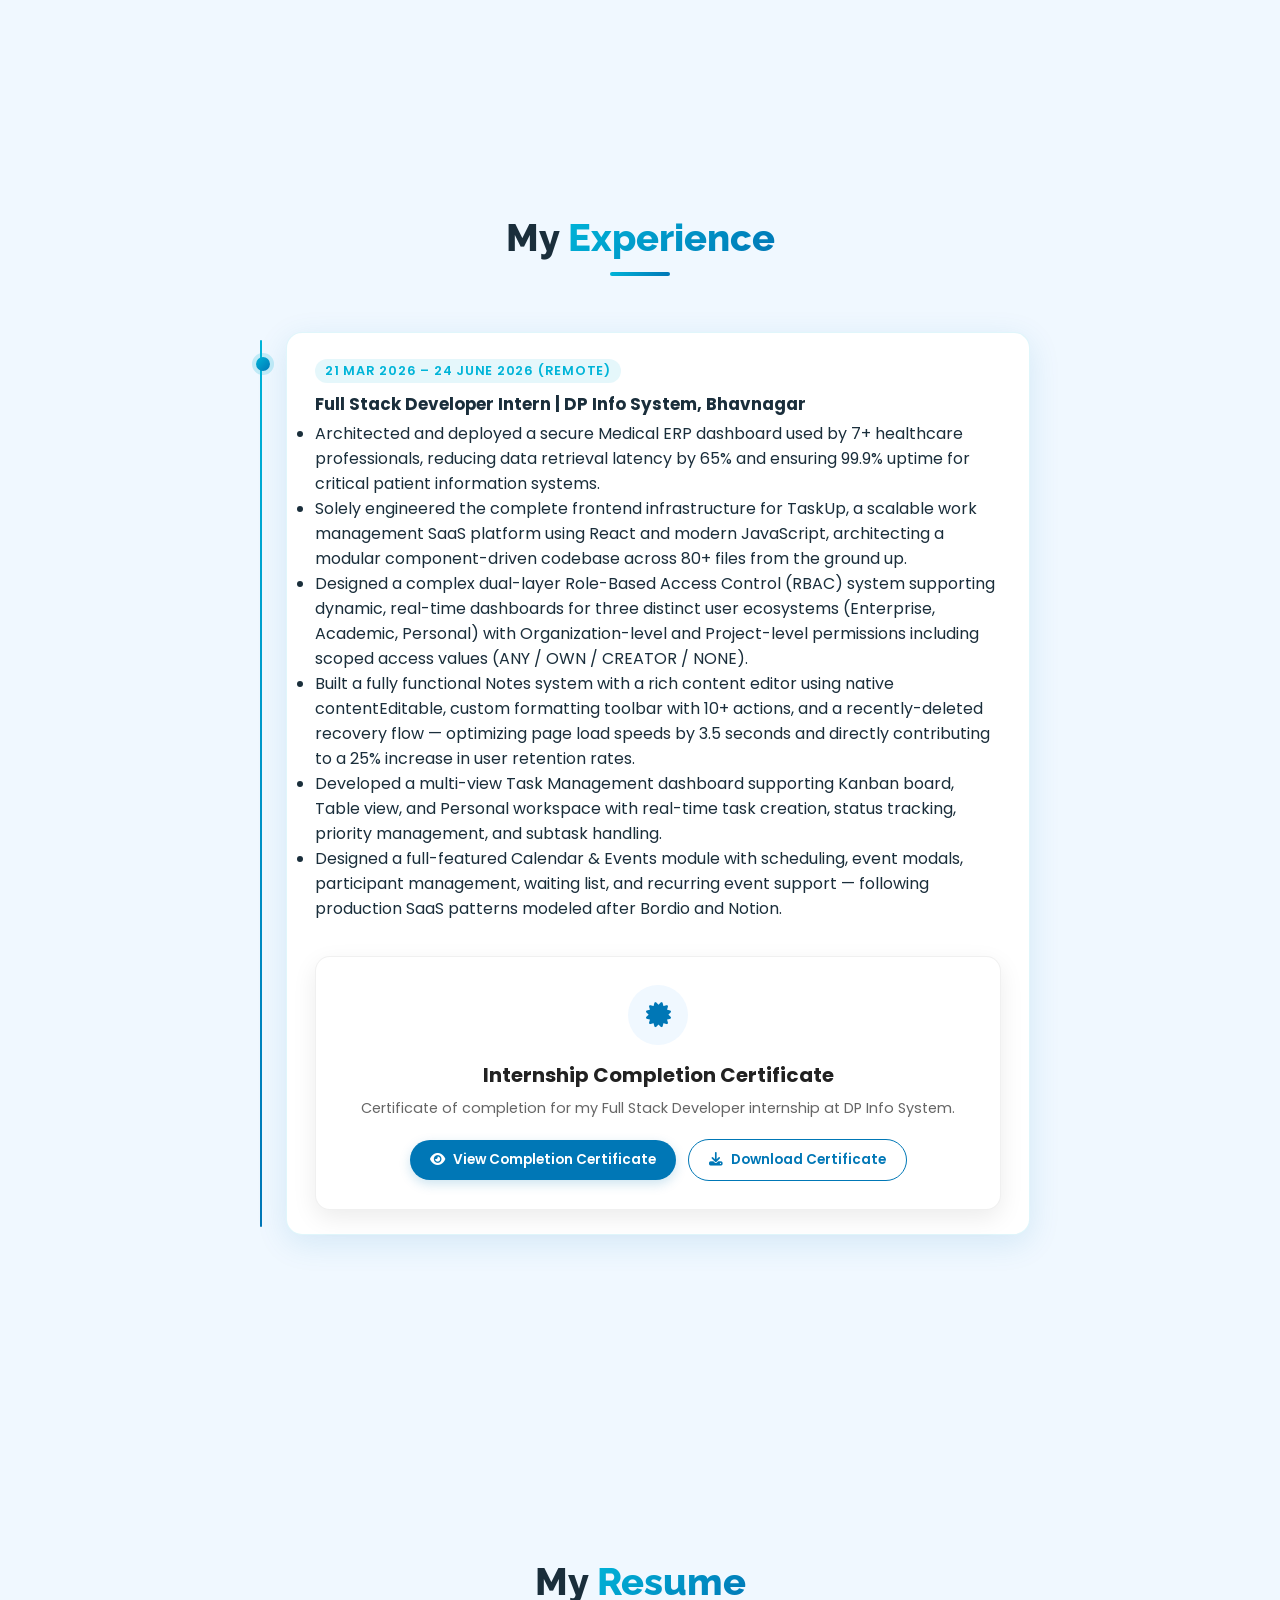
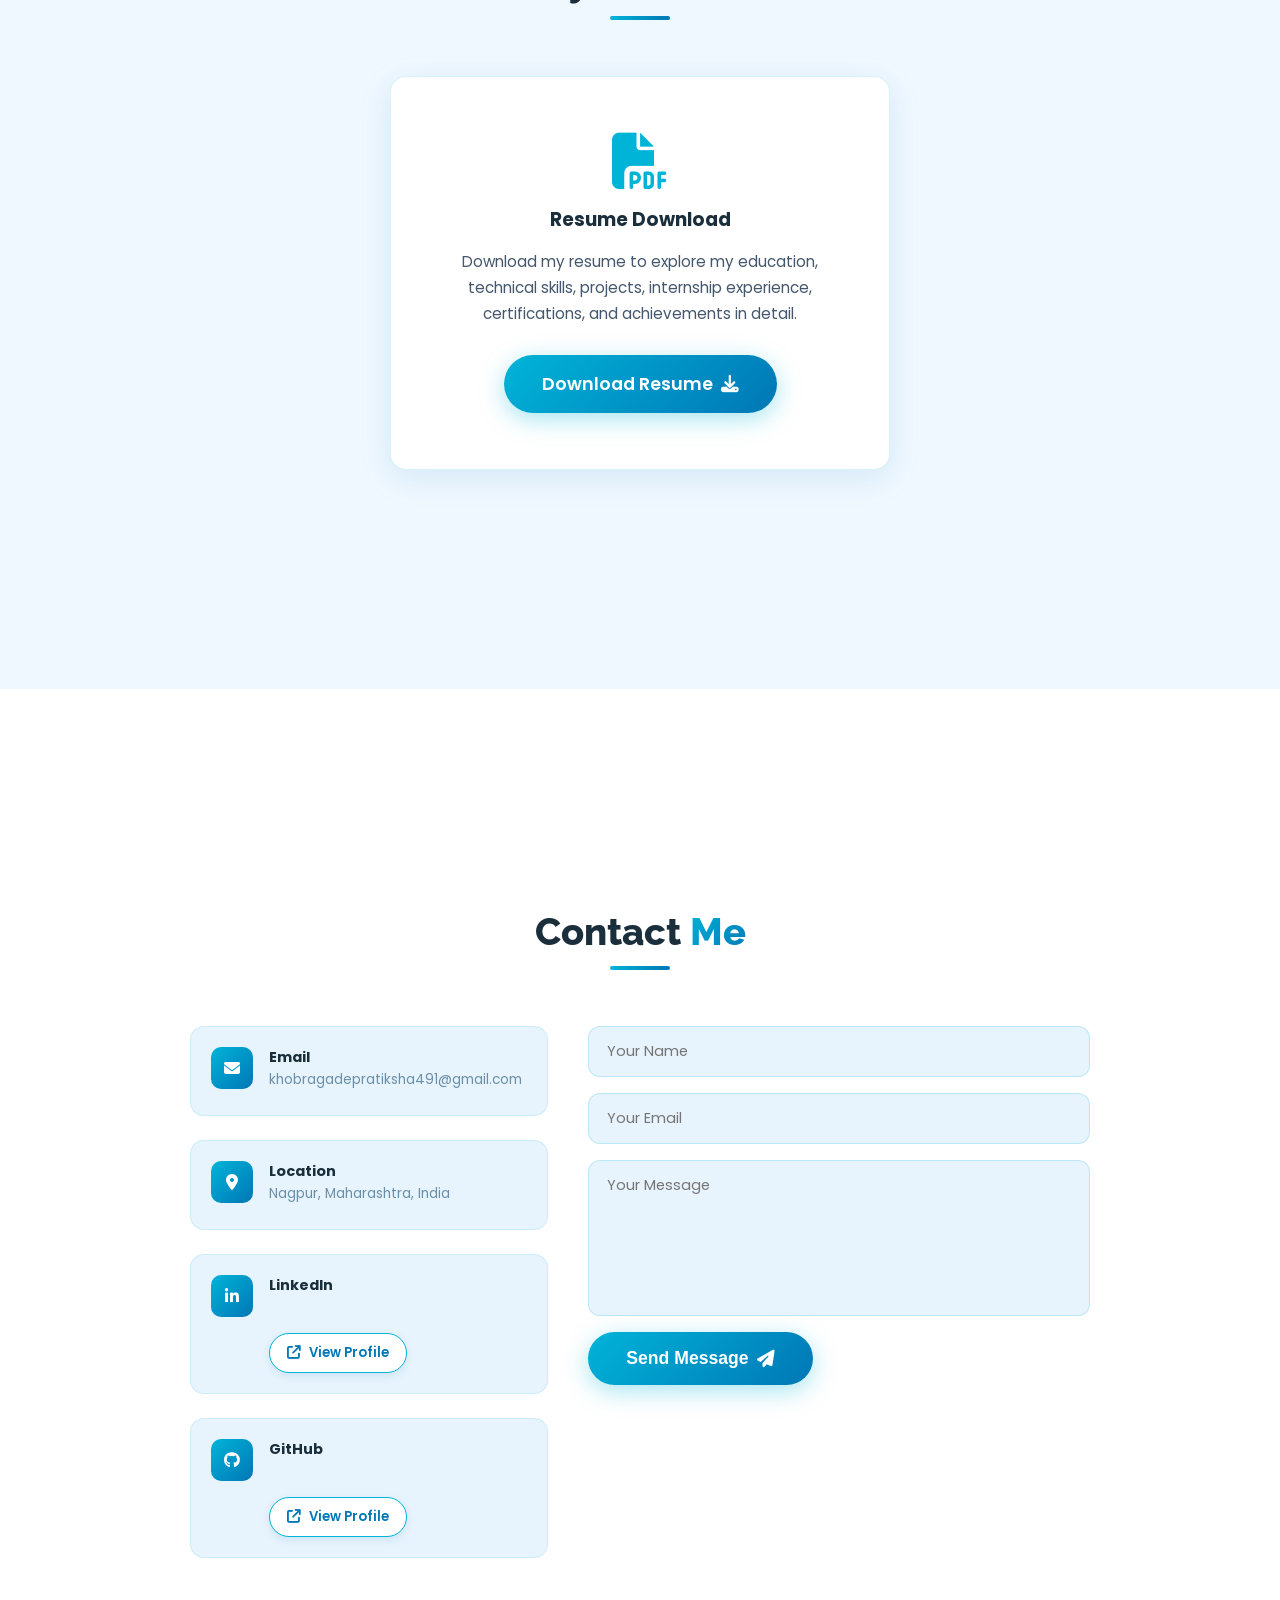
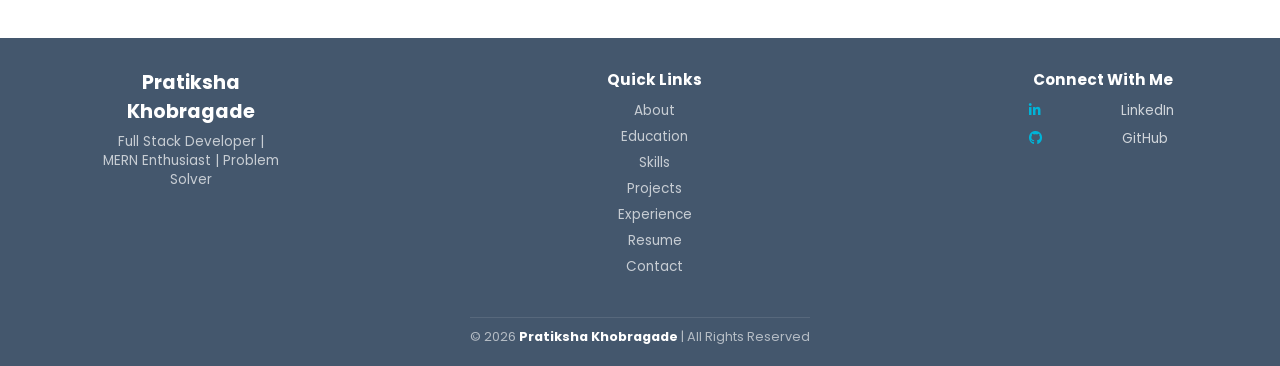
==== commit d7e365c3: "Updated sections in portfolio" ====
--- a/index.html
+++ b/index.html
@@ -95,6 +95,896 @@
     </div>
   </section>
 
+   <!-- ========== EDUCATION ========== -->
+  <section class="section section-alt" id="education">
+
+    <div class="section-header">
+      <h2>My <span class="highlight">Education</span></h2>
+      <div class="underline-bar"></div>
+    </div>
+
+    <div class="timeline">
+
+      <div class="timeline-item fade-in">
+        <div class="timeline-dot"></div>
+        <div class="timeline-card">
+          <span class="timeline-year">2023 – 2027</span>
+          <h3>B.Tech in Computer Science</h3>
+          <p>GH Raisoni University, Amravati</p>
+        </div>
+      </div>
+
+      <div class="timeline-item fade-in">
+        <div class="timeline-dot"></div>
+        <div class="timeline-card">
+          <span class="timeline-year">2022 – 2023</span>
+          <h3>Higher Secondary (12th)</h3>
+          <p>Dada Ramchand Bakhru Sindhu Mahavidyalaya, Nagpur</p>
+        </div>
+      </div>
+
+      <div class="timeline-item fade-in">
+        <div class="timeline-dot"></div>
+        <div class="timeline-card">
+          <span class="timeline-year">2020 – 2021</span>
+          <h3>Secondary (10th)</h3>
+          <p>St Ursula Girls High School, Nagpur</p>
+        </div>
+      </div>
+
+    </div>
+
+  </section>
+
+  <!-- ========== SKILLS SECTION ========== -->
+  <section class="section section-alt" id="skills">
+
+    <div class="section-header">
+      <h2>My <span class="highlight">Skills</span></h2>
+      <div class="underline-bar"></div>
+    </div>
+
+    <!-- ================= FRONTEND ================= -->
+    <h3 class="skill-category-title">Frontend Development</h3>
+    <div class="skills-grid">
+
+      <div class="skill-card fade-in"><i class="fa-brands fa-html5"></i><span>HTML5</span></div>
+      <div class="skill-card fade-in"><i class="fa-brands fa-css3-alt"></i><span>CSS3</span></div>
+      <div class="skill-card fade-in"><i class="fa-brands fa-js"></i><span>JavaScript</span></div>
+      <div class="skill-card fade-in"><i class="fa-brands fa-react"></i><span>React</span></div>
+      <div class="skill-card fade-in"><i class="fa-solid fa-wind"></i><span>Tailwind CSS</span></div>
+      <div class="skill-card fade-in"><i class="fa-brands fa-bootstrap"></i><span>Bootstrap</span></div>
+
+    </div>
+
+    <!-- ================= BACKEND ================= -->
+    <h3 class="skill-category-title">Backend Development</h3>
+    <div class="skills-grid">
+
+      <div class="skill-card fade-in"><i class="fa-brands fa-node-js"></i><span>Node.js</span></div>
+      <div class="skill-card fade-in"><i class="fa-solid fa-code"></i><span>Express.js</span></div>
+      <div class="skill-card fade-in"><i class="fa-solid fa-plug"></i><span>REST APIs</span></div>
+      <div class="skill-card fade-in"><i class="fa-solid fa-fire"></i><span>Firebase</span></div>
+
+    </div>
+
+    <!-- ================= DATABASES ================= -->
+    <h3 class="skill-category-title">Databases</h3>
+    <div class="skills-grid">
+
+      <div class="skill-card fade-in"><i class="fa-solid fa-database"></i><span>MongoDB</span></div>
+      <div class="skill-card fade-in"><i class="fa-solid fa-server"></i><span>MySQL</span></div>
+
+    </div>
+
+    <!-- ================= PROGRAMMING ================= -->
+    <h3 class="skill-category-title">Programming Languages</h3>
+    <div class="skills-grid">
+
+      <div class="skill-card fade-in"><i class="fa-brands fa-java"></i><span>Java</span></div>
+      <div class="skill-card fade-in"><i class="fa-brands fa-js"></i><span>JavaScript</span></div>
+
+    </div>
+
+    <!-- ================= TOOLS ================= -->
+    <h3 class="skill-category-title">Tools</h3>
+    <div class="skills-grid">
+
+      <div class="skill-card fade-in"><i class="fa-brands fa-git-alt"></i><span>Git</span></div>
+      <div class="skill-card fade-in"><i class="fa-brands fa-github"></i><span>GitHub</span></div>
+      <div class="skill-card fade-in"><i class="fa-solid fa-code"></i><span>VS Code</span></div>
+
+    </div>
+
+    <!-- ================= CS FUNDAMENTALS ================= -->
+    <h3 class="skill-category-title">CS Fundamentals</h3>
+    <div class="skills-grid">
+
+      <div class="skill-card fade-in"><i class="fa-solid fa-diagram-project"></i><span>Data Structures & Algorithms</span></div>
+      <div class="skill-card fade-in"><i class="fa-solid fa-cubes"></i><span>OOP</span></div>
+      <div class="skill-card fade-in"><i class="fa-solid fa-desktop"></i><span>Operating Systems</span></div>
+      <div class="skill-card fade-in"><i class="fa-solid fa-database"></i><span>DBMS</span></div>
+      <div class="skill-card fade-in"><i class="fa-solid fa-network-wired"></i><span>Networking</span></div>
+      <div class="skill-card fade-in"><i class="fa-solid fa-brain"></i><span>Problem Solving</span></div>
+
+    </div>
+
+    <!-- ================= SOFT SKILLS ================= -->
+    <h3 class="skill-category-title">Soft Skills</h3>
+    <div class="skills-grid">
+
+      <div class="skill-card fade-in"><i class="fa-solid fa-people-group"></i><span>Team Collaboration</span></div>
+      <div class="skill-card fade-in"><i class="fa-solid fa-clock"></i><span>Time Management</span></div>
+      <div class="skill-card fade-in"><i class="fa-solid fa-arrows-rotate"></i><span>Adaptability</span></div>
+      <div class="skill-card fade-in"><i class="fa-solid fa-magnifying-glass"></i><span>Attention to Detail</span></div>
+      <div class="skill-card fade-in"><i class="fa-solid fa-user-tie"></i><span>Team Leadership</span></div>
+
+    </div>
+
+  </section>
+
+  <!-- ==================== PROJECTS ==================== -->
+  <section class="section section-alt" id="projects">
+
+    <div class="section-header">
+
+      <h2>
+        My <span class="highlight">Projects</span>
+      </h2>
+
+      <div class="underline-bar"></div>
+
+    </div>
+
+
+    <div class="projects-grid">
+
+
+      <!-- ==================== PREPNOVA ==================== -->
+      <div class="project-card fade-in">
+
+        <div class="project-icon">
+          <i class="fa-solid fa-code"></i>
+        </div>
+
+        <h3>PrepNova – AI-Powered Interview Preparation Platform</h3>
+
+        <p>
+          Full-stack MERN interview preparation platform integrating DSA
+          coding challenges, MCQs, AI mock interviews, resume analysis,
+          and developer progress tracking. Includes JWT + Google OAuth,
+          protected routes, an interactive multi-language coding workspace,
+          test-case execution, submissions, difficulty/topic filtering,
+          solved tracking, and AI-powered performance evaluation.
+        </p>
+
+        <div class="project-tags">
+          <span>React</span>
+          <span>Node.js</span>
+          <span>Express</span>
+          <span>MongoDB</span>
+          <span>JWT</span>
+          <span>Google OAuth</span>
+          <span>AI</span>
+          <span>Monaco</span>
+        </div>
+
+        <div class="project-actions">
+
+          <a
+            href="https://prepnova-cis4.onrender.com"
+            class="project-link"
+            target="_blank"
+            rel="noopener noreferrer"
+          >
+            Live Demo
+            <i class="fa-solid fa-arrow-up-right-from-square"></i>
+          </a>
+
+          <a
+            href="https://github.com/pratiksha-khobragade/PrepNova"
+            class="project-link"
+            target="_blank"
+            rel="noopener noreferrer"
+          >
+            GitHub
+            <i class="fa-brands fa-github"></i>
+          </a>
+
+        </div>
+
+      </div>
+
+
+      <!-- ==================== TALKsy ==================== -->
+      <div class="project-card fade-in">
+
+        <div class="project-icon">
+          <i class="fa-solid fa-comments"></i>
+        </div>
+
+        <h3>Talksy – Real-Time Chat Application</h3>
+
+        <p>
+          Full-stack real-time chat application built for one-to-one
+          communication with instant message delivery and live conversation
+          updates. Uses Clerk authentication, backend user synchronization,
+          REST APIs, MongoDB persistence, and Socket-based real-time
+          communication for a responsive chat experience.
+        </p>
+
+        <div class="project-tags">
+          <span>React</span>
+          <span>Node.js</span>
+          <span>Express</span>
+          <span>MongoDB</span>
+          <span>Clerk</span>
+          <span>Socket.io</span>
+          <span>REST API</span>
+        </div>
+
+        <div class="project-actions">
+
+          <a
+            href="https://talksy-ctkd.onrender.com"
+            class="project-link"
+            target="_blank"
+            rel="noopener noreferrer"
+          >
+            Live Demo
+            <i class="fa-solid fa-arrow-up-right-from-square"></i>
+          </a>
+
+          <a
+            href="https://github.com/pratiksha-khobragade/Talksy"
+            class="project-link"
+            target="_blank"
+            rel="noopener noreferrer"
+          >
+            GitHub
+            <i class="fa-brands fa-github"></i>
+          </a>
+
+        </div>
+
+      </div>
+
+
+      <!-- ==================== CAMPUS IQ ==================== -->
+      <div class="project-card fade-in">
+
+        <div class="project-icon">
+          <i class="fa-solid fa-school"></i>
+        </div>
+
+        <h3>Campus IQ – AI-Powered School Management Platform</h3>
+
+        <p>
+          Full-stack school management platform with dedicated Student,
+          Teacher, Parent, and Admin workflows across 20+ modules. Includes
+          AI Teacher Co-Pilot, AI chatbot, AI-powered complaint management,
+          role-based authentication, protected APIs, academic workflows,
+          assignments, complaints, and dedicated student and parent portals.
+        </p>
+
+        <div class="project-tags">
+          <span>React</span>
+          <span>Node.js</span>
+          <span>Express</span>
+          <span>Prisma</span>
+          <span>PostgreSQL</span>
+          <span>Gemini AI</span>
+          <span>RBAC</span>
+        </div>
+
+        <div class="project-actions">
+
+          <a
+            href="https://campus-iq-kabt.onrender.com/"
+            class="project-link"
+            target="_blank"
+            rel="noopener noreferrer"
+          >
+            Live Demo
+            <i class="fa-solid fa-arrow-up-right-from-square"></i>
+          </a>
+
+          <a
+            href="https://github.com/pratiksha-khobragade/Campus-IQ"
+            class="project-link"
+            target="_blank"
+            rel="noopener noreferrer"
+          >
+            GitHub
+            <i class="fa-brands fa-github"></i>
+          </a>
+
+        </div>
+
+      </div>
+
+
+    </div>
+
+  </section>
+
+
+   <!-- ================= EXPERIENCE SECTION ================= -->
+    <style>
+
+    /* ================= CERTIFICATE SECTION ================= */
+
+    .certificate-section {
+      margin-top: 35px;
+      display: flex;
+      justify-content: center;
+    }
+
+    .certificate-card {
+      width: 100%;
+      max-width: 700px;
+      padding: 28px 30px;
+      background: #ffffff;
+      border-radius: 15px;
+      text-align: center;
+      box-shadow: 0 8px 25px rgba(0, 0, 0, 0.08);
+      border: 1px solid rgba(0, 0, 0, 0.06);
+      transition: all 0.3s ease;
+    }
+
+    .certificate-card:hover {
+      transform: translateY(-4px);
+      box-shadow: 0 12px 30px rgba(0, 0, 0, 0.12);
+    }
+
+    .certificate-icon {
+      width: 60px;
+      height: 60px;
+      margin: 0 auto 15px;
+
+      display: flex;
+      align-items: center;
+      justify-content: center;
+
+      border-radius: 50%;
+
+      background: #f0f8ff;
+      color: #0077b6;
+
+      font-size: 25px;
+    }
+
+    .certificate-card h3 {
+      margin-bottom: 8px;
+      font-size: 1.25rem;
+      color: #222;
+    }
+
+    .certificate-card p {
+      margin-bottom: 20px;
+      color: #666;
+      font-size: 0.9rem;
+    }
+
+    .certificate-buttons {
+      display: flex;
+      justify-content: center;
+      align-items: center;
+      gap: 12px;
+      flex-wrap: wrap;
+    }
+
+    .certificate-btn {
+      display: inline-flex;
+      align-items: center;
+      justify-content: center;
+      gap: 8px;
+
+      padding: 10px 20px;
+
+      border-radius: 25px;
+
+      background: #0077b6;
+      color: #ffffff;
+
+      text-decoration: none;
+
+      font-family: "Poppins", sans-serif;
+      font-size: 0.85rem;
+      font-weight: 600;
+
+      transition: all 0.3s ease;
+
+      box-shadow: 0 4px 12px rgba(0, 119, 182, 0.2);
+    }
+
+    .certificate-btn:hover {
+      background: #005f8f;
+      transform: translateY(-2px);
+      box-shadow: 0 7px 18px rgba(0, 119, 182, 0.3);
+    }
+
+    .certificate-btn.secondary {
+      background: #ffffff;
+      color: #0077b6;
+      border: 1px solid #0077b6;
+      box-shadow: none;
+    }
+
+    .certificate-btn.secondary:hover {
+      background: #0077b6;
+      color: #ffffff;
+      box-shadow: 0 7px 18px rgba(0, 119, 182, 0.2);
+    }
+
+    /* Mobile */
+    @media (max-width: 600px) {
+
+      .certificate-card {
+        padding: 24px 18px;
+      }
+
+      .certificate-buttons {
+        flex-direction: column;
+      }
+
+      .certificate-btn {
+        width: 100%;
+        max-width: 230px;
+      }
+
+    }
+
+  </style>
+
+  <section class="section section-alt" id="experience">
+
+
+    <div class="section-header">
+
+      <h2>
+        My <span class="highlight">Experience</span>
+      </h2>
+
+      <div class="underline-bar"></div>
+
+    </div>
+
+
+    <div class="timeline">
+
+
+      <!-- ================= EXPERIENCE 1 ================= -->
+
+      <div class="timeline-item fade-in">
+
+        <div class="timeline-dot"></div>
+
+
+        <div class="timeline-card">
+
+
+          <span class="timeline-year">
+            21 Mar 2026 – 24 June 2026 (Remote)
+          </span>
+
+
+          <h3>
+            Full Stack Developer Intern | DP Info System, Bhavnagar
+          </h3>
+
+
+          <ul>
+
+            <li>
+              Architected and deployed a secure Medical ERP dashboard used by
+              7+ healthcare professionals, reducing data retrieval latency by
+              65% and ensuring 99.9% uptime for critical patient information systems.
+            </li>
+
+            <li>
+              Solely engineered the complete frontend infrastructure for TaskUp,
+              a scalable work management SaaS platform using React and modern
+              JavaScript, architecting a modular component-driven codebase across
+              80+ files from the ground up.
+            </li>
+
+            <li>
+              Designed a complex dual-layer Role-Based Access Control (RBAC)
+              system supporting dynamic, real-time dashboards for three distinct
+              user ecosystems (Enterprise, Academic, Personal) with
+              Organization-level and Project-level permissions including scoped
+              access values (ANY / OWN / CREATOR / NONE).
+            </li>
+
+            <li>
+              Built a fully functional Notes system with a rich content editor
+              using native contentEditable, custom formatting toolbar with 10+
+              actions, and a recently-deleted recovery flow — optimizing page
+              load speeds by 3.5 seconds and directly contributing to a 25%
+              increase in user retention rates.
+            </li>
+
+            <li>
+              Developed a multi-view Task Management dashboard supporting Kanban
+              board, Table view, and Personal workspace with real-time task
+              creation, status tracking, priority management, and subtask handling.
+            </li>
+
+            <li>
+              Designed a full-featured Calendar & Events module with scheduling,
+              event modals, participant management, waiting list, and recurring
+              event support — following production SaaS patterns modeled after
+              Bordio and Notion.
+            </li>
+
+          </ul>
+
+
+          <!-- ================= CERTIFICATE ================= -->
+
+          <div class="certificate-section">
+
+            <div class="certificate-card">
+
+              <div class="certificate-icon">
+                <i class="fa-solid fa-certificate"></i>
+              </div>
+
+              <h3>
+                Internship Completion Certificate
+              </h3>
+
+              <p>
+                Certificate of completion for my Full Stack Developer
+                internship at DP Info System.
+              </p>
+
+
+              <div class="certificate-buttons">
+
+                <!-- View Certificate -->
+                <a
+                  href="INTERNSHIP%20COMPLETION%20CERTIFICATE.pdf"
+                  target="_blank"
+                  rel="noopener noreferrer"
+                  class="certificate-btn"
+                >
+                  <i class="fa-solid fa-eye"></i>
+                  View Completion Certificate
+                </a>
+
+
+                <!-- Download Certificate -->
+                <a
+                  href="INTERNSHIP%20COMPLETION%20CERTIFICATE.pdf"
+                  download="Pratiksha-Khobragade-Internship-Completion-Certificate.pdf"
+                  class="certificate-btn secondary"
+                >
+                  <i class="fa-solid fa-download"></i>
+                  Download Certificate
+                </a>
+
+              </div>
+
+            </div>
+
+          </div>
+
+
+        </div>
+
+      </div>
+
+
+    </div>
+
+  </section>
+
+
+ <!-- ================= RESUME SECTION ================= -->
+
+ <style>
+
+    /* Contact section */
+    #contact {
+      min-height: 100vh;
+      padding-top: 140px;
+      padding-bottom: 80px;
+    }
+
+
+    /* ================= PROFILE BUTTON ================= */
+
+    .contact-profile-link {
+      display: inline-flex !important;
+      align-items: center;
+      justify-content: center;
+      gap: 8px;
+
+      margin-top: 10px;
+      padding: 9px 17px;
+
+      border: 1px solid #00b4d8;
+      border-radius: 25px;
+
+      background: #ffffff;
+      color: #0077b6 !important;
+
+      text-decoration: none !important;
+
+      font-family: "Poppins", sans-serif;
+      font-size: 0.82rem;
+      font-weight: 600;
+
+      transition:
+        background 0.3s ease,
+        color 0.3s ease,
+        transform 0.3s ease,
+        box-shadow 0.3s ease;
+
+      box-shadow: 0 3px 10px rgba(0, 119, 182, 0.12);
+
+      width: fit-content;
+    }
+
+
+    /* Button icon */
+    .contact-profile-link i {
+      font-size: 0.85rem;
+    }
+
+
+    /* Hover effect */
+    .contact-profile-link:hover {
+      background: #0077b6;
+      color: #ffffff !important;
+
+      transform: translateY(-2px);
+
+      box-shadow: 0 6px 16px rgba(0, 119, 182, 0.25);
+    }
+
+
+    /* Active/click effect */
+    .contact-profile-link:active {
+      transform: translateY(0);
+    }
+
+
+    /* ================= CONTACT ITEMS ================= */
+
+    .contact-item {
+      position: relative;
+    }
+
+    .contact-item p {
+      margin-bottom: 5px;
+    }
+
+
+    /* ================= MOBILE ================= */
+
+    @media (max-width: 768px) {
+
+      #contact {
+        padding-top: 110px;
+      }
+
+      .contact-profile-link {
+        padding: 8px 15px;
+        font-size: 0.78rem;
+      }
+
+    }
+
+  </style>
+
+  <section class="section section-alt" id="resume">
+
+    <div class="section-header">
+      <h2>My <span class="highlight">Resume</span></h2>
+      <div class="underline-bar"></div>
+    </div>
+
+    <div class="resume-box fade-in">
+
+      <i class="fa-solid fa-file-pdf resume-icon"></i>
+
+      <h3 style="margin-bottom:15px;color:var(--text-dark);">
+        Resume Download
+      </h3>
+
+      <p>
+        Download my resume to explore my education,
+        technical skills, projects, internship experience,
+        certifications, and achievements in detail.
+      </p>
+
+      <a href="resume.pdf" download class="btn-primary">
+        Download Resume
+        <i class="fa-solid fa-download"></i>
+      </a>
+
+    </div>
+
+  </section>
+
+ <section class="section" id="contact">
+
+
+    <!-- Section heading -->
+    <div class="section-header">
+
+      <h2>
+        Contact <span class="highlight">Me</span>
+      </h2>
+
+      <div class="underline-bar"></div>
+
+    </div>
+
+
+
+    <!-- Contact content -->
+    <div class="contact-grid">
+
+
+      <!-- ================= CONTACT INFORMATION ================= -->
+
+      <div class="contact-info fade-in">
+
+
+        <!-- Email -->
+        <div class="contact-item">
+
+          <i class="fa-solid fa-envelope"></i>
+
+          <div>
+
+            <strong>Email</strong>
+
+            <p>
+              khobragadepratiksha491@gmail.com
+            </p>
+
+          </div>
+
+        </div>
+
+
+
+        <!-- Location -->
+        <div class="contact-item">
+
+          <i class="fa-solid fa-location-dot"></i>
+
+          <div>
+
+            <strong>Location</strong>
+
+            <p>
+              Nagpur, Maharashtra, India
+            </p>
+
+          </div>
+
+        </div>
+
+
+
+        <!-- LinkedIn -->
+        <div class="contact-item">
+
+          <i class="fa-brands fa-linkedin-in"></i>
+
+          <div>
+
+            <strong>LinkedIn</strong>
+
+            <br>
+
+            <a
+              href="https://www.linkedin.com/in/pratiksha-khobragade-9041bb303"
+              target="_blank"
+              rel="noopener noreferrer"
+              class="contact-profile-link"
+            >
+              <i class="fa-solid fa-arrow-up-right-from-square"></i>
+              View Profile
+            </a>
+
+          </div>
+
+        </div>
+
+
+
+        <!-- GitHub -->
+        <div class="contact-item">
+
+          <i class="fa-brands fa-github"></i>
+
+          <div>
+
+            <strong>GitHub</strong>
+
+            <br>
+
+            <a
+              href="https://github.com/pratiksha-khobragade"
+              target="_blank"
+              rel="noopener noreferrer"
+              class="contact-profile-link"
+            >
+              <i class="fa-solid fa-arrow-up-right-from-square"></i>
+              View Profile
+            </a>
+
+          </div>
+
+        </div>
+
+
+      </div>
+
+
+
+      <!-- ================= CONTACT FORM ================= -->
+
+      <form
+        class="contact-form fade-in"
+        onsubmit="handleFormSubmit(event)"
+      >
+
+        <!-- Name -->
+        <input
+          type="text"
+          name="name"
+          placeholder="Your Name"
+          autocomplete="name"
+          required
+        >
+
+
+        <!-- Email -->
+        <input
+          type="email"
+          name="email"
+          placeholder="Your Email"
+          autocomplete="email"
+          required
+        >
+
+
+        <!-- Message -->
+        <textarea
+          name="message"
+          placeholder="Your Message"
+          rows="6"
+          required
+        ></textarea>
+
+
+        <!-- Submit -->
+        <button
+          type="submit"
+          class="btn-primary"
+        >
+
+          Send Message
+
+          <i class="fa-solid fa-paper-plane"></i>
+
+        </button>
+
+      </form>
+
+
+    </div>
+
+  </section>
+
   <!-- ========== FOOTER ========== -->
 <footer class="footer">
 
